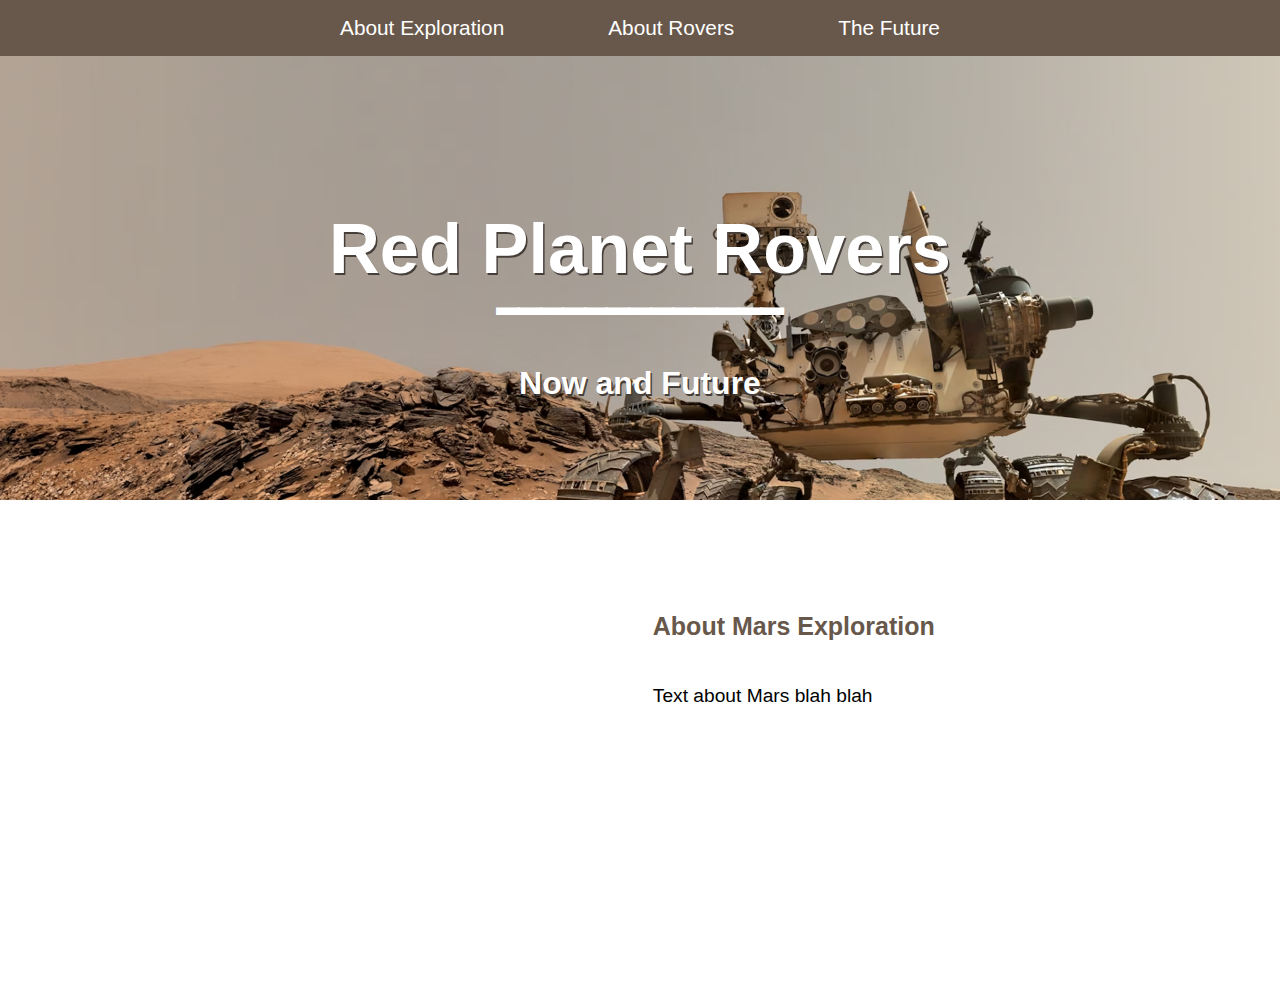
==== index.html @ 168593eb "First" ====
<!DOCTYPE html>
<html>
  <head>
    
    <title>Erika & Donny</title>
    <meta charset="utf-8" />
	  <meta http-equiv="X-UA-Compatible" content="IE=edge" />
	  <meta name="viewport" content="width=device-width, initial-scale=1" />

	  <!-- link the webpage's stylesheet -->
	  <link rel="stylesheet" href="style.css" />

	  <!-- link the webpage's JavaScript file -->
	  <script src="/script.js" defer></script>

  </head>
  
  <body>

<nav>
  <ul class="nav">
    <li class="nav">
      <a class="nav" href="index.html">About Exploration</a>
    </li>
    <li class="nav">
      <a class="nav" href="causes.html">About Rovers</a>
    </li>
    <li class="nav">
      <a class="nav" href="help.html">The Future</a>
    </li>
  </ul>
</nav>


    <header id="home">
     <h1>Red Planet Rovers</h1>
      <h3>━━━━━━━━━━━━━</h3>
    <h2 id="home-h">Now and Future</h2>
    </header>

    <div class="flex-container">

    <!-- <img src="assets/cat.jpg"> -->
<div class="flex-item">
  <iframe width="560" height="315" src="https://www.youtube.com/embed/7zpojhD4hpI?si=ey-5dNPt9JTsrs40" title="YouTube video player" frameborder="0" allow="accelerometer; autoplay; clipboard-write; encrypted-media; gyroscope; picture-in-picture; web-share" allowfullscreen></iframe>
</div>

<div class="flex-item">

  <h4>
    About Mars Exploration
  </h4>
    <p class="home">Text about Mars blah blah </p>

</div>

    </div>

<!--
<div class="slideshow-container">

  <div class="mySlides fade">
    <div class="numbertext">1 / 3</div>
    <img src="assets/gallery1.jpg" style="width:100%">
    <div class="text">A mother peeling and cutting uncooked potatoes to distribute between her children. </div>
  </div>

  <div class="mySlides fade">
    <div class="numbertext">2 / 3</div>
    <img src="assets/gallery2.jpeg" style="width:90%">
    <div class="text">A mother and baby sitting on the floor with a bowl of food.</div>
  </div>

  <div class="mySlides fade">
    <div class="numbertext">3 / 3</div>
    <img src="assets/gallery3.webp" style="width:90%">
    <div class="text">A worker distributing food to children holding buckets.</div>
  </div>

  <a class="next" onclick="plusSlides(1)">&#10095;</a>
</div>
<br>

<div style="text-align:center">
  <span class="dot" onclick="currentSlide(1)"></span>
  <span class="dot" onclick="currentSlide(2)"></span>
  <span class="dot" onclick="currentSlide(3)"></span>
</div>
    
-->
    
  </body>
</html>
---- style.css ----
/* STYLE SECTIONING TAGS */
body {
  font-family: 'Gantari', sans-serif;
  text-align: center;
  color: #f2e5d4;
  background-color: white;
}

/* STYLE TEXT */

* {
  margin: 0px;
  padding: 0px;
}


body {
  background-color: white;
  color: black;
  text-align: center;
  margin-bottom: 2em;
}


h1 {
  font-size: 2.2em;
  padding-top: 0em;
  text-shadow: 1.5px 1.5px #463e39; 
}

h2#home-h {
  padding-top: 1em;
  font-size: 1em;
  text-shadow: 1.5px 1.5px #463e39; 
}

h2#about-h {
  font-size: 34px;
  text-shadow: 1.5px 1.5px #463e39;
}

h2#help-h {
  font-size: 34px;
  padding-top: 0em;
  text-shadow: 1.5px 1.5px #463e39;
}

h3.about-h3 {
  color:#68584b;
  font-size: 26px;
  text-align: left;
  margin-right:1em;
  margin-bottom: 0%;
  text-align: left;
  margin-top: 4em;
}

h3.about-h3-left {
  color:#68584b;
  font-size: 26px;
  text-align: left;
  margin-right:1em;
  margin-left: 3em;
  margin-bottom: 0%;
  text-align: left;
  margin-top: 4em;
}

h3#stats-h3 {
  color:#68584b;
  font-size: 26px;
  text-align: center;
  margin-right:1em;
  margin-left: 1em;
  margin-bottom: 0%;
  margin-top: 4em;
}

h3.help-h3 {
  color:#68584b;
  font-size: 26px;
  text-align: center;
  margin-right:1em;
  margin-left: 1em;
  margin-bottom: 0%;
  margin-top: 4em;
}

h4 {
  font-size: 25px;
  margin-top: 2.7em;
  text-align: left;
  color: #68584b;
}

h4.causes-h4 {
  font-size: 19px;
  text-align: left;
  color: #29231e;
  margin-left: 4em;

}

main {
  text-align: center;
  margin-top: 0;
  margin-bottom: 0;
  margin-left: 20%;
  margin-right: 20%;
}

p.home {
  color: black;
  padding-top: 2em;
  margin-bottom: 1em; 
  font-size: 1.2em;
  margin-left: 0%;
  margin-right: 3em;
  text-align: left;
  line-height: 170%;
}

p.about-p {
  color: black;
  padding-top: 2em;
  margin-bottom: 1em; 
  font-size: 19px;
  margin-left: 4em;
  margin-right: 4em;
  text-align: left;
  line-height: 170%;
}

p.about-p-left {
  color: black;
  padding-top: 2em;
  margin-bottom: 1em; 
  font-size: 19px;
  margin-left: 4em;
  text-align: left;
  line-height: 170%;
  margin-top: 0.5em;
  clear:right;
}


p#stats-p1 {
  color: #68584b;
  padding-top: 2em;
  margin-bottom: 1em; 
  font-size: 19px;
  margin-left: 4em;
  margin-right: 4em;
  text-align: left;
  line-height: 170%;
  font-weight: bold;
}

p#stats-p2 {
  color: #a67764;
  padding-top: 2em;
  margin-bottom: 1em; 
  font-size: 23px;
  margin-left: 4em;
  margin-right: 4em;
  text-align: center;
  line-height: 170%;
  font-weight: 900;
}

p#stats-p3 {
  color: #68584b;
  padding-top: 2em;
  margin-bottom: 1em; 
  font-size: 12px;
  margin-left: 4em;
  margin-right: 4em;
  text-align: center;
  line-height: 170%;
  margin-top: 7em;
}

.stats {
  margin-bottom: 3.5em;
}
p.help-p {
  color: black;
  padding-top: 2em;
  margin-bottom: 1em; 
  font-size: 19px;
  margin-left: 0em;
  margin-right: 3em;
  text-align: left;
  line-height: 170%;
  margin-top: 0.5em;
}

p.help-p2 {
  color: black;
  padding-top: 2em;
  margin-bottom: 1em; 
  font-size: 19px;
  margin-left: 5em;
  margin-right: 5em;
  text-align: center;
  line-height: 170%;
  margin-top: 0.5em;
}

/* STYLE IMAGES */

img.home {
  max-width: 65%;
  max-height: 80%;
  border-radius: 5%;
  border: 2px solid white;
  margin-bottom: 4em;
  margin-top: 4em;
  margin-right: 0%;
}

img#about-img1 {
  max-width: 35%;
  max-height: 50%;
  border-radius: 5%;
  margin-bottom: 2em;
  margin-top: 1em;
  margin-right: 0%;
  float: left;
  text-align: justify;
  margin: 50px; 
  animation: fadeIn 2s;
  -webkit-animation: fadeIn 2s;
  -moz-animation: fadeIn 2s;
  -o-animation: fadeIn 2s;
  -ms-animation: fadeIn 2s;
}

@keyframes fadeIn {
  0% { opacity: 0; }
  100% { opacity: 1; }
}

@-moz-keyframes fadeIn {
  0% { opacity: 0; }
  100% { opacity: 1; }
}

@-webkit-keyframes fadeIn {
  0% { opacity: 0; }
  100% { opacity: 1; }
}

@-o-keyframes fadeIn {
  0% { opacity: 0; }
  100% { opacity: 1; }
}

@-ms-keyframes fadeIn {
  0% { opacity: 0; }
  100% { opacity: 1; }
}


img#about-img2 {
  max-width: 75%;
  max-height: 90%;
  border-radius: 5%;
  margin-bottom: 2em;
  margin-top: 4em;
  margin-right: 0%;
}

img#help-img {
  max-width: 75%;
  max-height: 90%;
  border-radius: 5%;
  border: 2px solid white;
  margin-bottom: 2em;
  margin-top: 4em;
  margin-right: 0%;
  animation: fadeIn 2s;
  -webkit-animation: fadeIn 2s;
  -moz-animation: fadeIn 2s;
  -o-animation: fadeIn 2s;
  -ms-animation: fadeIn 2s;
}

@keyframes fadeIn {
  0% { opacity: 0; }
  100% { opacity: 1; }
}

@-moz-keyframes fadeIn {
  0% { opacity: 0; }
  100% { opacity: 1; }
}

@-webkit-keyframes fadeIn {
  0% { opacity: 0; }
  100% { opacity: 1; }
}

@-o-keyframes fadeIn {
  0% { opacity: 0; }
  100% { opacity: 1; }
}

@-ms-keyframes fadeIn {
  0% { opacity: 0; }
  100% { opacity: 1; }
}


.head {
  font-family: 'Verdana', sans-serif;
  font-weight: 100;
}

iframe#home-vid {
  margin-top: 4em;
  -moz-box-shadow:    3px 3px 5px 6px #ccc;
  -webkit-box-shadow: 3px 3px 5px 6px #ccc;
  box-shadow:         3px 3px 5px 6px #ccc;
}

/* STYLE NAV BAR */

ul.nav {
  display: flex;
  justify-content: center;
  list-style-type: none;
  background-color: #68584b;
  overflow: hidden;
  padding: 1em;
  position: fixed; /* Set the navbar to fixed position */
  top: 0; /* Position the navbar at the top of the page */
  width: 100%; /* Full width */
  text-decoration-color: grey;
}

li.nav {
  display: inline;
}

li a.nav {
  text-decoration: none;
  color: white;
  font-size: 1.3em;
  padding: 2.5em;
  list-style-type: none;
}

li a.nav:hover {
  background-color: #f2e5d4;
  border-color: #f2e5d4;
  color: #4a3f36;
  text-decoration: none;
  text-decoration-color: white;
}


header#home {
  /* The background image */
  background-image: url("assets/mars.jpg");
  /* Set a specified height, or the minimum height for the background image */
  min-height: 500px;
  /* Set background image to fixed (don't scroll along with the page) */
  background-attachment: fixed;
  /* Center the background image */
  background-position: center;
  /* Set the background image to no repeat */
  background-repeat: no-repeat;
  /* Scale the background image to be as large as possible */
  background-size: cover;
  font-weight: 300;
  font-size: 2em;
  color: white;
  padding-top: 6.5em;
  padding-bottom: 3em;
}

header#about {
  background-image: url("assets/rover.jpg");
  min-height: 500px;
  background-attachment: fixed;
  background-position: center;
  background-repeat: no-repeat;
  background-size: cover;
  font-weight: 300;
  font-size: 2em;
  color: white;
  padding-top: 6.5em;
  padding-bottom: 3em;
}

header#help {
  background-image: url("assets/mars2.jpg");
  min-height: 500px;
  background-attachment: fixed;
  background-position: center;
  background-repeat: no-repeat;
  background-size: cover;
  font-weight: 300;
  font-size: 2em;
  color: white;
  padding-top: 6.5em;
  padding-bottom: 3em;
}
/* FLEX */

.flex-container {
  display: flex;
  flex-direction: row;
  margin-bottom: 7em;
  margin-top: 2em;
}

.flex-item {
  flex-basis: 100%;
  margin: 1%;
  align-items: center;
  justify-content: center;
}

.flex-container-2a {
  display: flex;
  flex-direction: row;
  margin-bottom: 0.5em;
  margin-top: 1em;
}

.flex-item-2a {
  flex-basis: 100%;
  margin: 1%;
  align-items: center;
  justify-content: center;
  margin-left: 2em;
  margin-right: 2em;
}

.flex-container-2b {
  display: flex;
  flex-direction: row;
  margin-bottom: 0.5em;
  margin-top: 1em;
}

.flex-item-2b {
  flex-basis: 100%;
  margin: 1%;
  align-items: center;
  justify-content: center;
}

.flex-container-3 {
  display: flex;
  flex-direction: row;
  margin-bottom: 5m;
  margin-top: 0%;
}

.flex-item-3 {
  flex-basis: 100%;
  margin: 1%;
  align-items: center;
  justify-content: center;
}

.flex-frame {
  display: flex;
  flex-direction: row;
  margin-bottom: 3m;
  margin-top: 0%;
  justify-content: space-evenly;
}

.flex-frame-item{
  flex-basis: 100%;
  margin: 1%;
  align-items: center;
  justify-content: center;
}

iframe.help-link {
  padding: 2em;
  -moz-box-shadow:    3px 3px 5px 6px #ccc;
  -webkit-box-shadow: 3px 3px 5px 6px #ccc;
  box-shadow:         3px 3px 5px 6px #ccc;
}




* {box-sizing:border-box}

/* Slideshow container */
.slideshow-container {
  max-width: 1000px;
  position: relative;
  margin: auto;
}

/* Hide the images by default */
.mySlides {
  display: none;
}

/* Next & previous buttons */
.next {
  cursor: pointer;
  position: absolute;
  top: 50%;
  width: auto;
  margin-top: -22px;
  padding: 16px;
  color: white;
  font-weight: bold;
  font-size: 18px;
  transition: 0.6s ease;
  border-radius: 0 3px 3px 0;
  user-select: none;
}

/* Position the "next button" to the right */
.next {
  right: 0;
  border-radius: 3px 0 0 3px;
}

/* On hover, add a black background color with a little bit see-through */
.next:hover {
  background-color: rgba(0,0,0,0.8);
}

/* Caption text */
.text {
  color: #f2f2f2;
  background-color: #68584b;
  font-size: 25px;
  padding: 8px 12px;
  position: absolute;
  bottom: 8px;
  width: 100%;
  text-align: center;
}

/* Number text (1/3 etc) */
.numbertext {
  color: #f2f2f2;
  font-size: 12px;
  padding: 8px 12px;
  position: absolute;
  top: 0;
}

/* The dots/bullets/indicators */
.dot {
  cursor: pointer;
  height: 15px;
  width: 15px;
  margin: 0 2px;
  background-color: #bbb;
  border-radius: 50%;
  display: inline-block;
  transition: background-color 0.6s ease;
}

.active, .dot:hover {
  background-color: #717171;
}

/* Fading animation */
.fade {
  animation-name: fade;
  animation-duration: 1.5s;
}

@keyframes fade {
  from {opacity: .4}
  to {opacity: 1}
}



hr.rounded {
  border-top: 8px solid #bbb;
  border-radius: 5px;
  margin: 4em;
}



/* The flip card container - set the width and height to whatever you want. We have added the border property to demonstrate that the flip itself goes out of the box on hover (remove perspective if you don't want the 3D effect */
.flip-card {
  background-color: transparent;
  width: 350px;
  height: 300px;
  border-radius: 5%;
  margin-bottom: 0.1em;
  margin-top: 4em;
  margin-left: 10em;
  margin-right: 0%;
  perspective: 1000px; /* Remove this if you don't want the 3D effect */
}

/* This container is needed to position the front and back side */
.flip-card-inner {
  position: relative;
  width: 100%;
  height: 100%;
  text-align: center;
  transition: transform 0.8s;
  transform-style: preserve-3d;
}

/* Do an horizontal flip when you move the mouse over the flip box container */
.flip-card:hover .flip-card-inner {
  transform: rotateY(180deg);
}

/* Position the front and back side */
.flip-card-front, .flip-card-back {
  position: absolute;
  width: 100%;
  height: 100%;
  -webkit-backface-visibility: hidden; /* Safari */
  backface-visibility: hidden;
}

/* Style the front side (fallback if image is missing) */
.flip-card-front {
  background-color: transparent;
  color: black;
}

/* Style the back side */
.flip-card-back {
  background-color: transparent;
  color: #68584b;
  transform: rotateY(180deg);
}
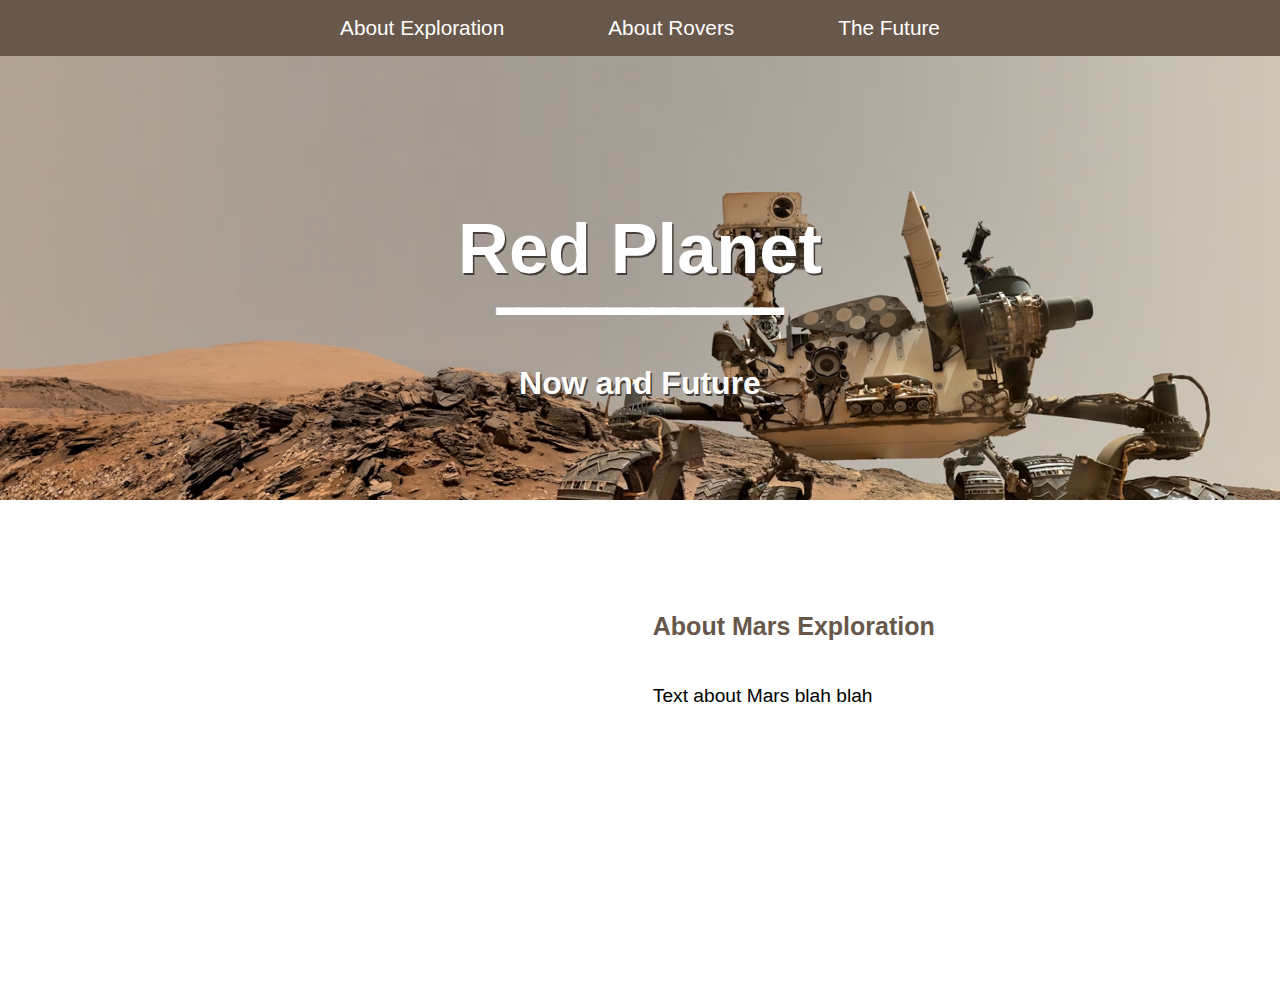
==== commit e7bc079f: "Test2" ====
--- a/index.html
+++ b/index.html
@@ -33,7 +33,7 @@
 
 
     <header id="home">
-     <h1>Red Planet Rovers</h1>
+     <h1>Red Planet </h1>
       <h3>━━━━━━━━━━━━━</h3>
     <h2 id="home-h">Now and Future</h2>
     </header>
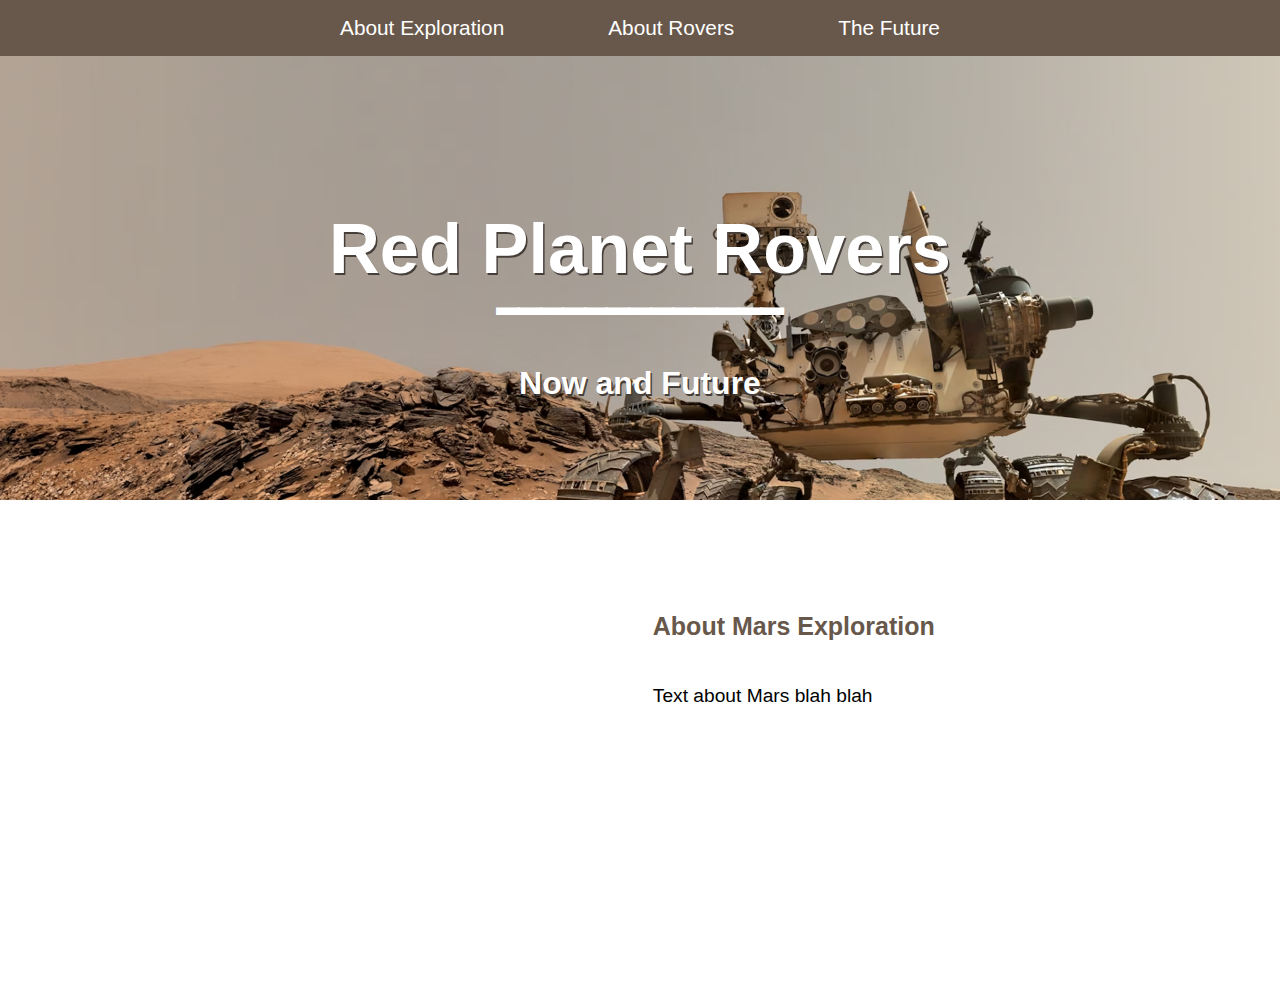
==== commit 63d2a77e: "Change rovers" ====
--- a/index.html
+++ b/index.html
@@ -33,7 +33,7 @@
 
 
     <header id="home">
-     <h1>Red Planet </h1>
+     <h1>Red Planet Rovers</h1>
       <h3>━━━━━━━━━━━━━</h3>
     <h2 id="home-h">Now and Future</h2>
     </header>
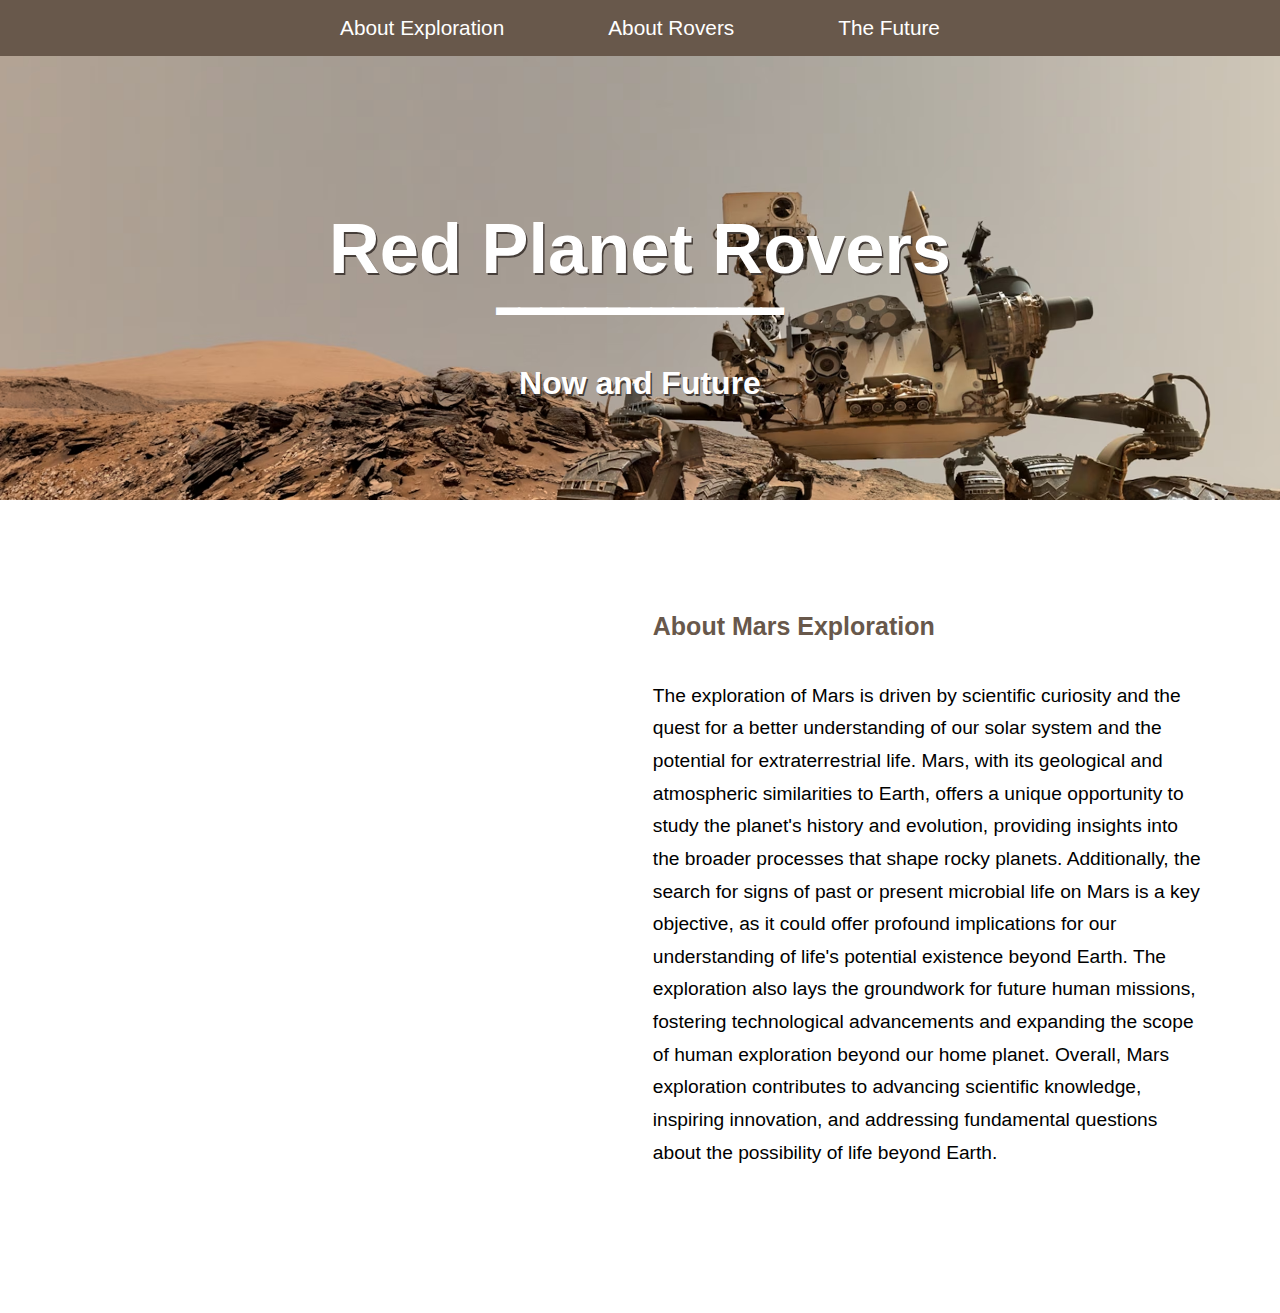
==== commit 6c1382c9: "Add intro text" ====
--- a/index.html
+++ b/index.html
@@ -50,7 +50,8 @@
   <h4>
     About Mars Exploration
   </h4>
-    <p class="home">Text about Mars blah blah </p>
+    <p class="home">The exploration of Mars is driven by scientific curiosity and the quest for a better understanding of our solar system and the potential for extraterrestrial life. Mars, with its geological and atmospheric similarities to Earth, offers a unique opportunity to study the planet's history and evolution, providing insights into the broader processes that shape rocky planets. Additionally, the search for signs of past or present microbial life on Mars is a key objective, as it could offer profound implications for our understanding of life's potential existence beyond Earth. The exploration also lays the groundwork for future human missions, fostering technological advancements and expanding the scope of human exploration beyond our home planet. Overall, Mars exploration contributes to advancing scientific knowledge, inspiring innovation, and addressing fundamental questions about the possibility of life beyond Earth.
+    </p>
 
 </div>
 
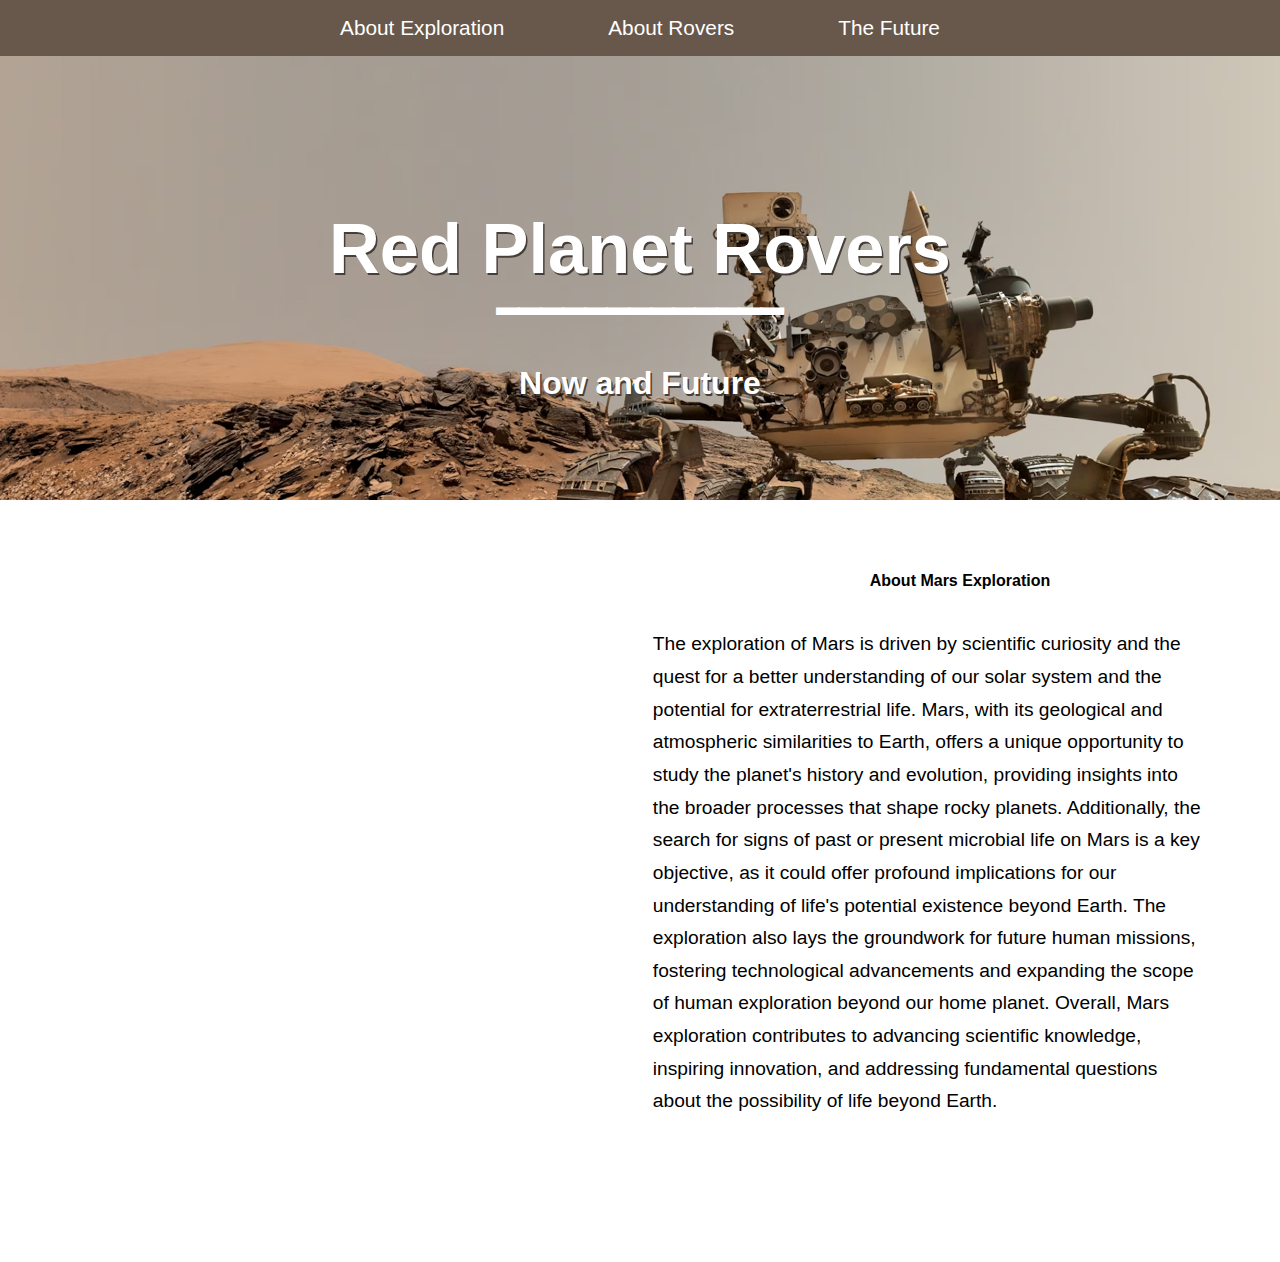
==== commit 37b8bb5b: "Add text" ====
--- a/index.html
+++ b/index.html
@@ -45,7 +45,7 @@
   <iframe width="560" height="315" src="https://www.youtube.com/embed/7zpojhD4hpI?si=ey-5dNPt9JTsrs40" title="YouTube video player" frameborder="0" allow="accelerometer; autoplay; clipboard-write; encrypted-media; gyroscope; picture-in-picture; web-share" allowfullscreen></iframe>
 </div>
 
-<div class="flex-item">
+<div class="flex-item2">
 
   <h4>
     About Mars Exploration
--- a/style.css
+++ b/style.css
@@ -48,22 +48,22 @@
 h3.about-h3 {
   color:#68584b;
   font-size: 26px;
+  /* margin-right:em; */
+  margin-bottom: 0%;
+  text-align: center;
+  margin-top: 4em;
+}
+
+h3.about-h3-sub {
+  color:#ae9797;
+  font-size: 23px;
   text-align: left;
-  margin-right:1em;
+  margin-right:0.5em;
+  margin-left: 0.5em;
   margin-bottom: 0%;
-  text-align: left;
-  margin-top: 4em;
-}
-
-h3.about-h3-left {
-  color:#68584b;
-  font-size: 26px;
-  text-align: left;
-  margin-right:1em;
-  margin-left: 3em;
-  margin-bottom: 0%;
-  text-align: left;
-  margin-top: 4em;
+  text-align: center;
+  margin-top: 0.25em;
+  text-shadow: 1.5px 1.5px #000000; 
 }
 
 h3#stats-h3 {
@@ -86,16 +86,16 @@
   margin-top: 4em;
 }
 
-h4 {
-  font-size: 25px;
+h4.about-h4 {
+  font-size: 27px;
   margin-top: 2.7em;
-  text-align: left;
+  text-align: center;
   color: #68584b;
 }
 
 h4.causes-h4 {
   font-size: 19px;
-  text-align: left;
+  text-align: center;
   color: #29231e;
   margin-left: 4em;
 
@@ -122,12 +122,13 @@
 
 p.about-p {
   color: black;
-  padding-top: 2em;
-  margin-bottom: 1em; 
+  padding-top: 0.75em;
+  padding-bottom: 1em;
+  margin-bottom: 2em; 
   font-size: 19px;
   margin-left: 4em;
   margin-right: 4em;
-  text-align: left;
+  text-align: center;
   line-height: 170%;
 }
 
@@ -421,6 +422,15 @@
   margin: 1%;
   align-items: center;
   justify-content: center;
+  margin-top: 11em;
+}
+
+.flex-item2 {
+  flex-basis: 100%;
+  margin: 1%;
+  align-items: center;
+  justify-content: center;
+  margin-top: 2.5em;
 }
 
 .flex-container-2a {
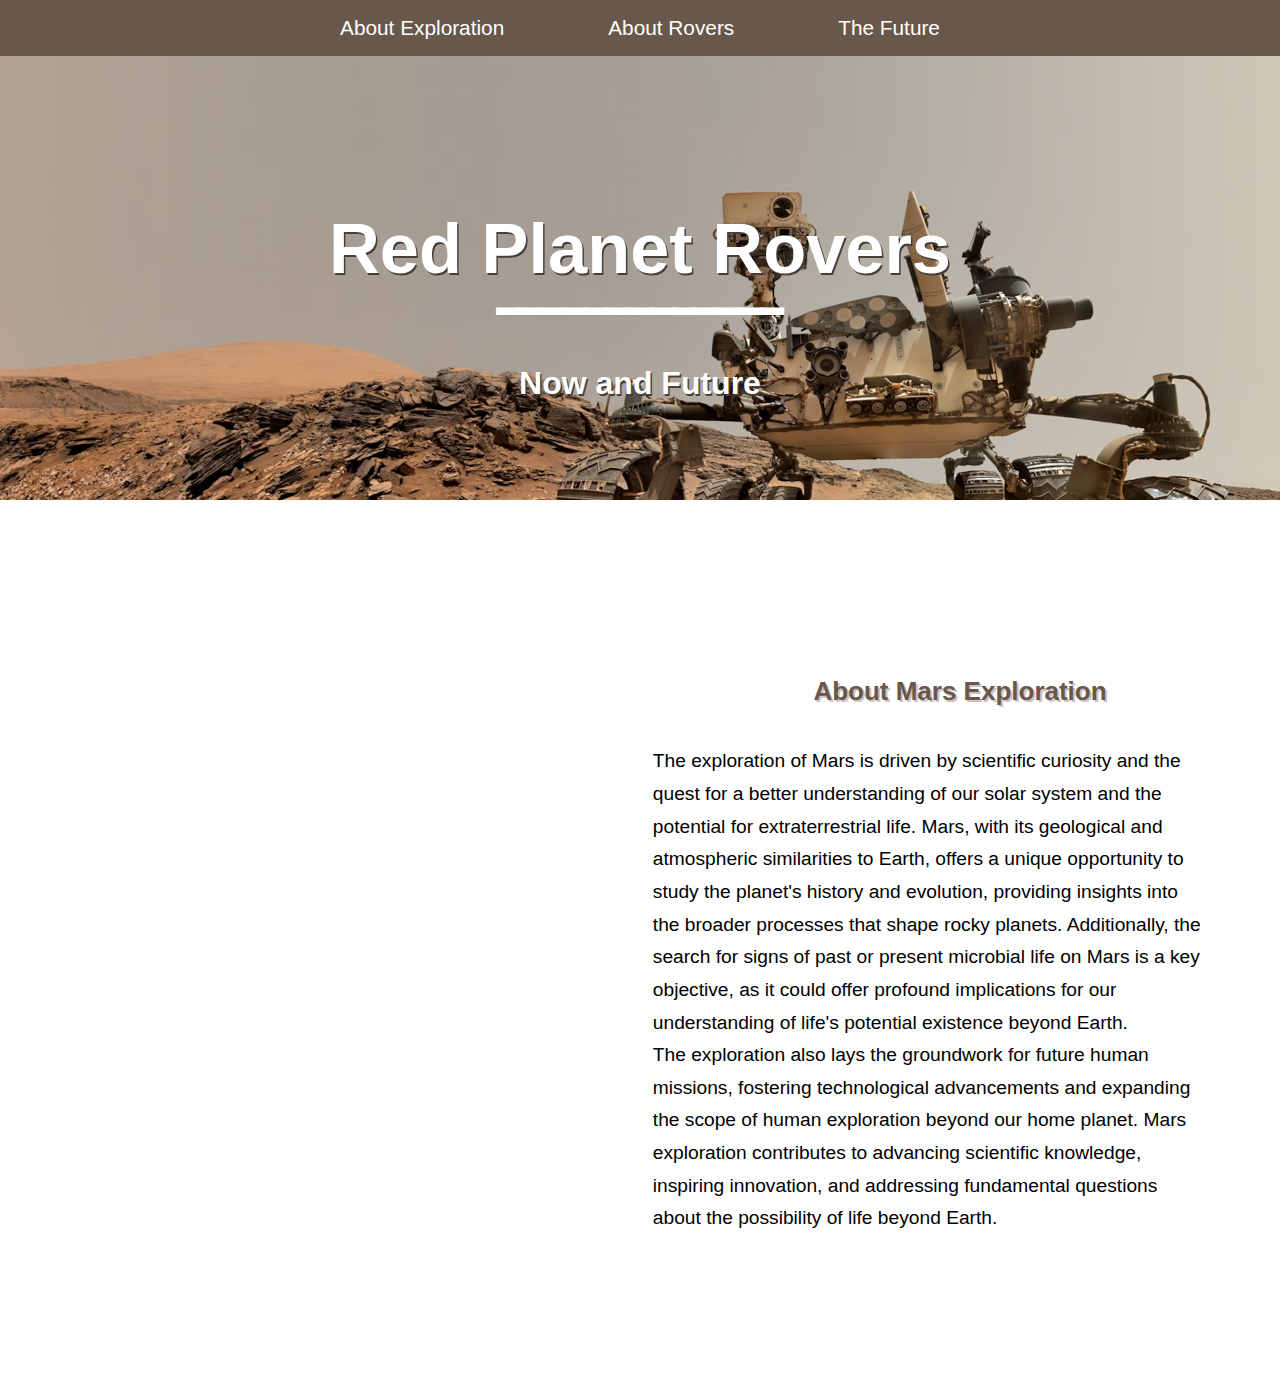
==== commit 6ae27348: "Add text" ====
--- a/index.html
+++ b/index.html
@@ -47,10 +47,8 @@
 
 <div class="flex-item2">
 
-  <h4>
-    About Mars Exploration
-  </h4>
-    <p class="home">The exploration of Mars is driven by scientific curiosity and the quest for a better understanding of our solar system and the potential for extraterrestrial life. Mars, with its geological and atmospheric similarities to Earth, offers a unique opportunity to study the planet's history and evolution, providing insights into the broader processes that shape rocky planets. Additionally, the search for signs of past or present microbial life on Mars is a key objective, as it could offer profound implications for our understanding of life's potential existence beyond Earth. The exploration also lays the groundwork for future human missions, fostering technological advancements and expanding the scope of human exploration beyond our home planet. Overall, Mars exploration contributes to advancing scientific knowledge, inspiring innovation, and addressing fundamental questions about the possibility of life beyond Earth.
+  <h3 class="about-h3"> About Mars Exploration</h3>
+    <p class="home"> The exploration of Mars is driven by scientific curiosity and the quest for a better understanding of our solar system and the potential for extraterrestrial life. Mars, with its geological and atmospheric similarities to Earth, offers a unique opportunity to study the planet's history and evolution, providing insights into the broader processes that shape rocky planets. Additionally, the search for signs of past or present microbial life on Mars is a key objective, as it could offer profound implications for our understanding of life's potential existence beyond Earth. <br> The exploration also lays the groundwork for future human missions, fostering technological advancements and expanding the scope of human exploration beyond our home planet. Mars exploration contributes to advancing scientific knowledge, inspiring innovation, and addressing fundamental questions about the possibility of life beyond Earth.
     </p>
 
 </div>
--- a/style.css
+++ b/style.css
@@ -52,18 +52,20 @@
   margin-bottom: 0%;
   text-align: center;
   margin-top: 4em;
+  text-shadow: 2px 2px #cdc1c1; 
+
 }
 
 h3.about-h3-sub {
-  color:#ae9797;
+  color:#68584b;
   font-size: 23px;
   text-align: left;
   margin-right:0.5em;
   margin-left: 0.5em;
   margin-bottom: 0%;
-  text-align: center;
-  margin-top: 0.25em;
-  text-shadow: 1.5px 1.5px #000000; 
+  margin-top: 1 em;
+  text-align: center;
+  margin-top: 2em;
 }
 
 h3#stats-h3 {
@@ -97,7 +99,9 @@
   font-size: 19px;
   text-align: center;
   color: #29231e;
-  margin-left: 4em;
+  margin-bottom: 2em;
+  margin-top: 2em;
+  /* margin-left: 4em; */
 
 }
 
@@ -209,6 +213,10 @@
 }
 
 /* STYLE IMAGES */
+
+img#on-mars {
+  margin-top: 25%;
+}
 
 img.home {
   max-width: 65%;
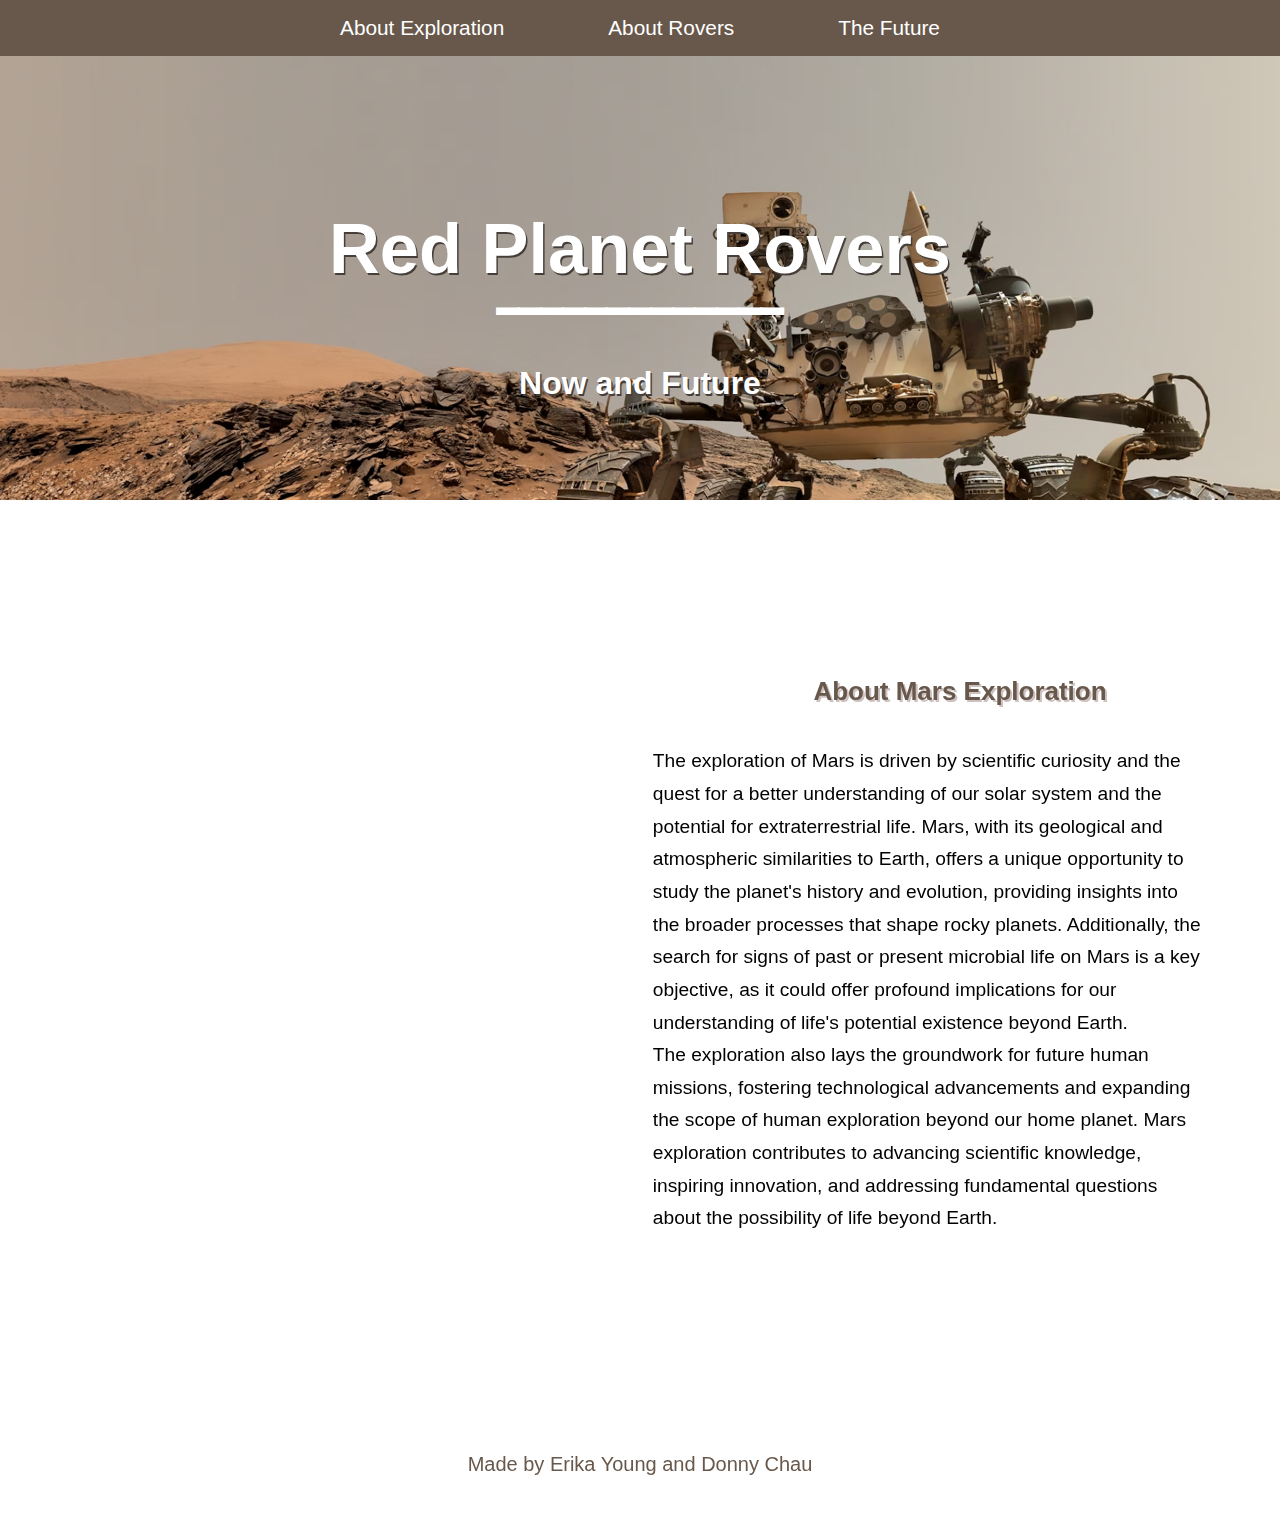
==== commit 424b7f0b: "Final touches" ====
--- a/index.html
+++ b/index.html
@@ -2,7 +2,7 @@
 <html>
   <head>
     
-    <title>Erika & Donny</title>
+    <title>PHYS20A Project</title>
     <meta charset="utf-8" />
 	  <meta http-equiv="X-UA-Compatible" content="IE=edge" />
 	  <meta name="viewport" content="width=device-width, initial-scale=1" />
@@ -89,4 +89,6 @@
 -->
     
   </body>
+  <p id="stats-p3"> Made by Erika Young and Donny Chau</p>
+
 </html>--- a/style.css
+++ b/style.css
@@ -177,7 +177,7 @@
   color: #68584b;
   padding-top: 2em;
   margin-bottom: 1em; 
-  font-size: 12px;
+  font-size: 20px;
   margin-left: 4em;
   margin-right: 4em;
   text-align: center;
